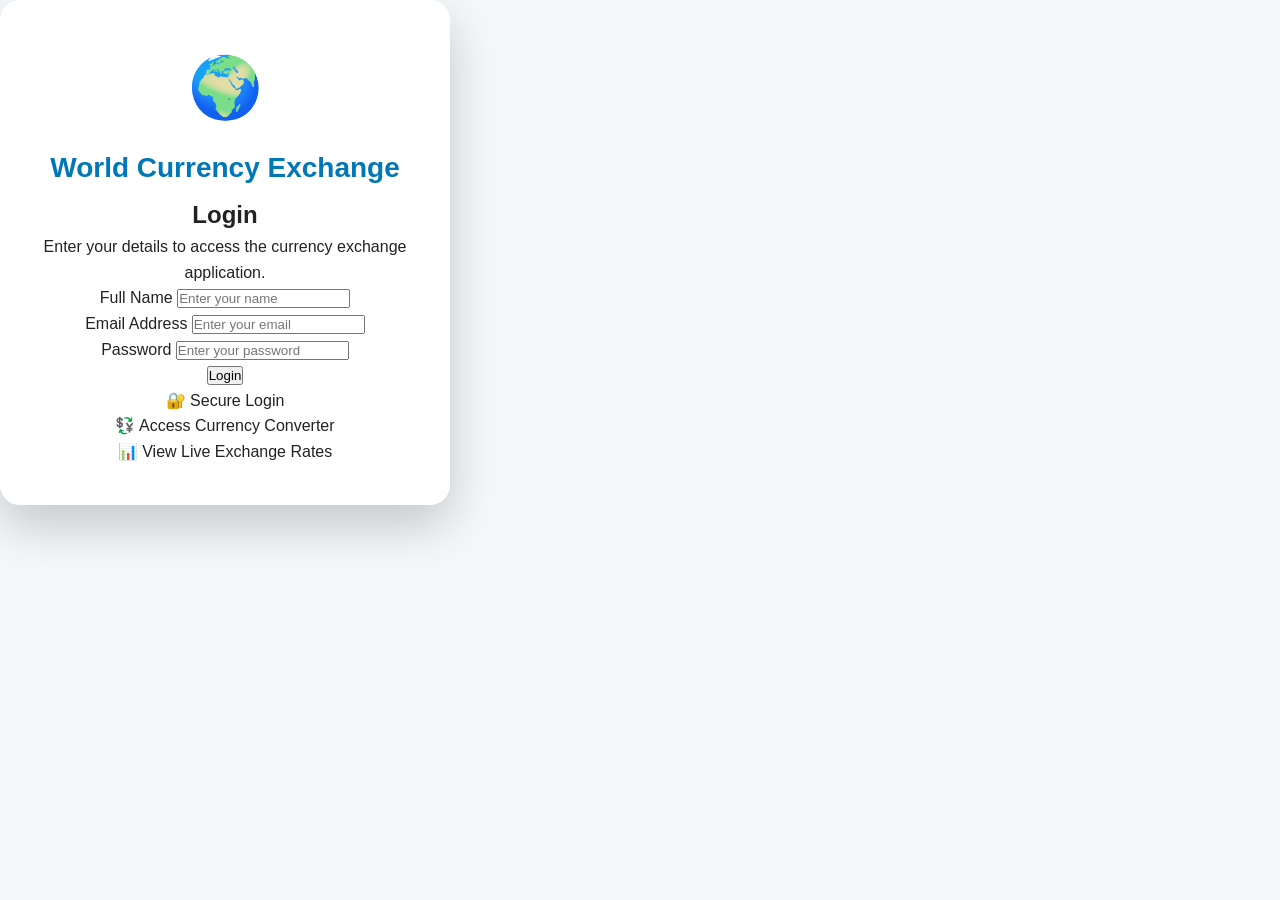
==== login.html @ 0e51356a "main" ====
<!DOCTYPE html>
<html lang="en">

<head>

    <meta charset="UTF-8">

    <meta name="viewport"
          content="width=device-width, initial-scale=1.0">

    <title>Login - World Currency Exchange</title>

    <link rel="stylesheet" href="style.css">

</head>

<body class="login-page">

    <div class="login-container">

        <div class="login-card">

            <div class="login-logo">
                🌍
            </div>

            <h1>
                World Currency Exchange
            </h1>

            <h2>
                Login
            </h2>

            <p class="login-description">
                Enter your details to access the currency exchange application.
            </p>


            <form id="loginForm">

                <!-- NAME -->

                <div class="form-group">

                    <label for="loginName">
                        Full Name
                    </label>

                    <input
                        type="text"
                        id="loginName"
                        placeholder="Enter your name"
                        required
                    >

                </div>


                <!-- EMAIL -->

                <div class="form-group">

                    <label for="loginEmail">
                        Email Address
                    </label>

                    <input
                        type="email"
                        id="loginEmail"
                        placeholder="Enter your email"
                        required
                    >

                </div>


                <!-- PASSWORD -->

                <div class="form-group">

                    <label for="loginPassword">
                        Password
                    </label>

                    <input
                        type="password"
                        id="loginPassword"
                        placeholder="Enter your password"
                        minlength="6"
                        required
                    >

                </div>


                <!-- LOGIN BUTTON -->

                <button
                    type="submit"
                    class="login-button"
                >
                    Login
                </button>

            </form>


            <p id="loginMessage"
               class="login-message">
            </p>


            <div class="login-info">

                <p>
                    🔐 Secure Login
                </p>

                <p>
                    💱 Access Currency Converter
                </p>

                <p>
                    📊 View Live Exchange Rates
                </p>

            </div>

        </div>

    </div>


    <script src="script.js"></script>

</body>

</html>
---- style.css ----
/* =====================================================
   RESET
===================================================== */

* {
    margin: 0;
    padding: 0;
    box-sizing: border-box;
}


html {
    scroll-behavior: smooth;
}


body {
    font-family:
        Arial,
        Helvetica,
        sans-serif;

    background: #f4f8fb;

    color: #222;

    line-height: 1.6;
}


/* =====================================================
   COMMON
===================================================== */

.hidden {
    display: none !important;
}


.page {
    min-height: 100vh;

    display: flex;

    align-items: center;

    justify-content: center;

    padding: 20px;

    background:
        linear-gradient(
            135deg,
            #0077b6,
            #00b4d8,
            #90e0ef
        );
}


/* =====================================================
   LOGIN
===================================================== */

.login-container {
    width: 100%;

    max-width: 450px;

    background: white;

    padding: 40px;

    border-radius: 20px;

    box-shadow:
        0 20px 50px
        rgba(0, 0, 0, 0.20);

    text-align: center;
}


.login-logo {
    font-size: 60px;

    margin-bottom: 10px;
}


.login-container h1 {
    color: #0077b6;

    font-size: 28px;

    margin-bottom: 5px;
}


.login-subtitle {
    color: #777;

    margin-bottom: 30px;
}


.input-group {
    text-align: left;

    margin-bottom: 18px;
}


.input-group label {
    display: block;

    font-weight: bold;

    margin-bottom: 7px;
}


.input-group input {
    width: 100%;

    padding: 14px;

    border: 1px solid #ccd6dd;

    border-radius: 8px;

    font-size: 16px;

    outline: none;
}


.input-group input:focus {
    border-color: #0077b6;

    box-shadow:
        0 0 5px
        rgba(0,119,182,0.2);
}


.primary-btn {
    width: 100%;

    border: none;

    padding: 14px;

    border-radius: 8px;

    background:
        linear-gradient(
            90deg,
            #0077b6,
            #0096c7
        );

    color: white;

    font-size: 17px;

    font-weight: bold;

    cursor: pointer;
}


.primary-btn:hover {
    opacity: 0.9;
}


.register-text {
    margin-top: 20px;

    color: #666;
}


.link-button {
    border: none;

    background: none;

    color: #0077b6;

    font-weight: bold;

    cursor: pointer;

    font-size: 15px;
}


.form-message {
    margin-top: 15px;

    font-weight: bold;
}


/* =====================================================
   HEADER
===================================================== */

.header {
    position: sticky;

    top: 0;

    z-index: 1000;

    background:
        linear-gradient(
            90deg,
            #0077b6,
            #0096c7,
            #00b4d8
        );

    color: white;

    padding:
        16px
        6%;

    display: flex;

    justify-content: space-between;

    align-items: center;

    box-shadow:
        0 3px 15px
        rgba(0,0,0,0.15);
}


.logo {
    font-size: 22px;

    font-weight: bold;
}


nav {
    display: flex;

    align-items: center;

    gap: 20px;

    flex-wrap: wrap;
}


nav a {
    color: white;

    text-decoration: none;

    font-weight: bold;

    font-size: 14px;
}


nav a:hover {
    color: #ffe066;
}


.logout-btn {
    border: 1px solid white;

    background: transparent;

    color: white;

    padding:
        8px
        15px;

    border-radius: 20px;

    cursor: pointer;

    font-weight: bold;
}


.logout-btn:hover {
    background: white;

    color: #0077b6;
}


/* =====================================================
   HERO
===================================================== */

.hero {
    min-height: 620px;

    display: flex;

    align-items: center;

    justify-content: center;

    text-align: center;

    padding: 60px 20px;

    background:
        linear-gradient(
            135deg,
            #caf0f8,
            #ffffff,
            #ade8f4
        );
}


.hero-content {
    max-width: 850px;
}


.welcome {
    color: #0077b6;

    font-weight: bold;

    font-size: 18px;

    margin-bottom: 15px;
}


.hero h1 {
    font-size: 55px;

    line-height: 1.15;

    color: #023047;

    margin-bottom: 20px;
}


.hero p:not(.welcome) {
    color: #555;

    font-size: 18px;

    max-width: 650px;

    margin:
        0
        auto
        30px;
}


.hero-btn {
    display: inline-block;

    text-decoration: none;

    padding:
        14px
        28px;

    border-radius: 8px;

    background: #0077b6;

    color: white;

    font-weight: bold;
}


.hero-btn:hover {
    background: #023e8a;
}


/* =====================================================
   SECTIONS
===================================================== */

.section {
    padding:
        80px
        7%;
}


.section-title {
    text-align: center;

    margin-bottom: 40px;
}


.section-title h2 {
    color: #0077b6;

    font-size: 38px;

    margin-bottom: 10px;
}


.section-title p {
    color: #666;
}


/* =====================================================
   CONVERTER
===================================================== */

.converter-box {
    max-width: 900px;

    margin: auto;

    background: white;

    padding: 35px;

    border-radius: 20px;

    box-shadow:
        0 10px 35px
        rgba(0,0,0,0.10);
}


.amount-box label,
.currency-box label {
    display: block;

    font-weight: bold;

    margin-bottom: 8px;
}


.amount-box input {
    width: 100%;

    padding: 15px;

    border: 1px solid #ccd6dd;

    border-radius: 8px;

    font-size: 18px;

    outline: none;
}


.currency-row {
    display: grid;

    grid-template-columns:
        1fr
        60px
        1fr;

    gap: 20px;

    align-items: end;

    margin-top: 25px;
}


.currency-box select {
    width: 100%;

    padding: 14px 10px;

    border: 1px solid #ccd6dd;

    border-radius: 8px;

    font-size: 15px;

    background: white;

    cursor: pointer;
}


.select-wrapper {
    display: flex;

    align-items: center;

    gap: 8px;
}


.flag {
    font-size: 28px;
}


.swap-btn {
    width: 55px;

    height: 55px;

    border-radius: 50%;

    border: none;

    background: #caf0f8;

    color: #0077b6;

    font-size: 27px;

    cursor: pointer;
}


.swap-btn:hover {
    background: #90e0ef;
}


.convert-btn {
    width: 100%;

    margin-top: 30px;

    padding: 16px;

    border: none;

    border-radius: 8px;

    background:
        linear-gradient(
            90deg,
            #0077b6,
            #0096c7
        );

    color: white;

    font-size: 17px;

    font-weight: bold;

    cursor: pointer;
}


.convert-btn:hover {
    opacity: 0.9;
}


.conversion-result {
    margin-top: 25px;
}


.result-placeholder {
    text-align: center;

    color: #777;
}


.result-card {
    background: #e8f7fc;

    border-left:
        5px solid
        #0077b6;

    padding: 25px;

    border-radius: 10px;

    text-align: center;
}


.result-card .main-result {
    font-size: 32px;

    color: #0077b6;

    font-weight: bold;

    margin: 10px 0;
}


.result-card .rate-text {
    color: #555;
}


/* =====================================================
   RATES
===================================================== */

.rates-section {
    background: #eef9fc;
}


.rates-grid {
    max-width: 1100px;

    margin: auto;

    display: grid;

    grid-template-columns:
        repeat(3, 1fr);

    gap: 20px;
}


.rate-card {
    background: white;

    padding: 25px;

    border-radius: 15px;

    box-shadow:
        0 5px 20px
        rgba(0,0,0,0.08);

    text-align: center;
}


.rate-card .rate-flag {
    font-size: 35px;
}


.rate-card h3 {
    color: #0077b6;

    margin: 8px 0;
}


.rate-card p {
    color: #555;
}


.rate-value {
    font-size: 22px;

    font-weight: bold;

    color: #023047;
}


.rates-status {
    text-align: center;

    margin-top: 25px;

    color: #666;
}


/* =====================================================
   ABOUT
===================================================== */

.about-content {
    max-width: 1100px;

    margin: auto;

    display: grid;

    grid-template-columns:
        repeat(3, 1fr);

    gap: 25px;
}


.about-card {
    background: white;

    padding: 30px;

    text-align: center;

    border-radius: 15px;

    box-shadow:
        0 8px 25px
        rgba(0,0,0,0.08);
}


.about-icon {
    font-size: 45px;

    margin-bottom: 15px;
}


.about-card h3 {
    color: #0077b6;

    margin-bottom: 10px;
}


.about-card p {
    color: #666;
}


/* =====================================================
   CONTACT
===================================================== */

.contact-section {
    background:
        linear-gradient(
            135deg,
            #ffffff,
            #edfaff
        );
}


.contact-cards {
    max-width: 1100px;

    margin:
        0
        auto
        40px;

    display: grid;

    grid-template-columns:
        repeat(3, 1fr);

    gap: 25px;
}


.contact-card {
    background: white;

    padding: 28px;

    text-align: center;

    border-radius: 15px;

    box-shadow:
        0 8px 25px
        rgba(0,0,0,0.08);
}


.contact-icon {
    font-size: 38px;

    margin-bottom: 10px;
}


.contact-card h3 {
    color: #0077b6;

    margin-bottom: 8px;
}


.contact-card p {
    color: #555;

    word-break: break-word;
}


.contact-form-box {
    max-width: 850px;

    margin: auto;

    background: white;

    padding: 35px;

    border-radius: 18px;

    box-shadow:
        0 10px 35px
        rgba(0,0,0,0.10);
}


.contact-form-box h3 {
    text-align: center;

    color: #0077b6;

    font-size: 25px;

    margin-bottom: 25px;
}


.contact-form-box label {
    display: block;

    font-weight: bold;

    margin:
        17px
        0
        7px;
}


.contact-form-box input,
.contact-form-box textarea {
    width: 100%;

    padding: 14px;

    border:
        1px solid
        #ccd6dd;

    border-radius: 8px;

    font-size: 16px;

    font-family: inherit;

    outline: none;
}


.contact-form-box input:focus,
.contact-form-box textarea:focus {
    border-color: #0077b6;
}


.contact-form-box textarea {
    resize: vertical;
}


.send-message-btn {
    width: 100%;

    padding: 16px;

    margin-top: 25px;

    border: none;

    border-radius: 8px;

    background:
        linear-gradient(
            90deg,
            #0077b6,
            #0096c7
        );

    color: white;

    font-size: 17px;

    font-weight: bold;

    cursor: pointer;
}


.send-message-btn:hover {
    opacity: 0.9;
}


.send-message-btn:disabled {
    opacity: 0.6;

    cursor: not-allowed;
}


/* CONTACT RESULT */

.contact-result {
    margin-top: 20px;
}


.contact-success {
    padding: 20px;

    background: #e8f8ed;

    border:
        1px solid
        #67b978;

    border-radius: 10px;

    color: #176b2c;

    line-height: 1.8;
}


.contact-success h4 {
    font-size: 20px;

    margin-bottom: 10px;
}


/* =====================================================
   FOOTER
===================================================== */

.footer {
    background: #023047;

    color: white;

    padding: 35px 20px;

    text-align: center;
}


.footer h3 {
    margin-bottom: 5px;
}


.footer p {
    color: #d9edf5;

    margin-top: 8px;
}


/* =====================================================
   MOBILE
===================================================== */

@media (max-width: 900px) {

    .header {
        flex-direction: column;

        gap: 15px;
    }


    .rates-grid,
    .about-content,
    .contact-cards {
        grid-template-columns: 1fr 1fr;
    }


    .hero h1 {
        font-size: 43px;
    }

}


@media (max-width: 600px) {

    .section {
        padding:
            55px
            18px;
    }


    nav {
        justify-content: center;

        gap: 12px;
    }


    nav a {
        font-size: 13px;
    }


    .logo {
        font-size: 19px;
    }


    .hero {
        min-height: 500px;
    }


    .hero h1 {
        font-size: 34px;
    }


    .hero p:not(.welcome) {
        font-size: 16px;
    }


    .section-title h2 {
        font-size: 30px;
    }


    .currency-row {
        grid-template-columns: 1fr;

        gap: 15px;
    }


    .swap-btn {
        margin: auto;

        transform: rotate(90deg);
    }


    .rates-grid,
    .about-content,
    .contact-cards {
        grid-template-columns: 1fr;
    }


    .converter-box,
    .contact-form-box {
        padding: 22px 18px;
    }


    .login-container {
        padding: 28px 20px;
    }

}
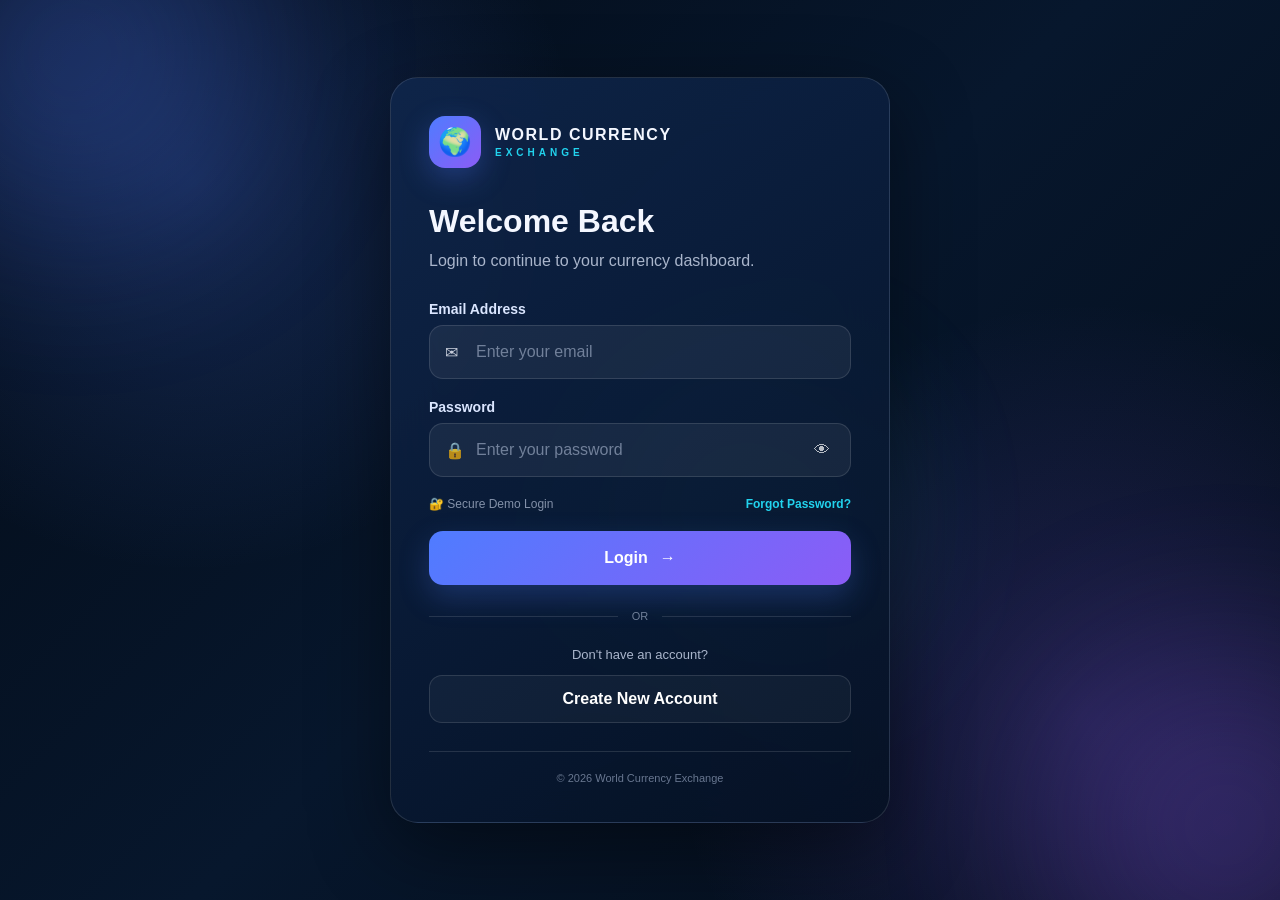
==== commit 3b0a1ec5: "Update WorldFX currency exchange website" ====
--- a/login.html
+++ b/login.html
@@ -1,139 +1,131 @@
 <!DOCTYPE html>
 <html lang="en">
+<head>
+    <meta charset="UTF-8">
+    <meta name="viewport" content="width=device-width, initial-scale=1.0">
 
-<head>
-
-    <meta charset="UTF-8">
-
-    <meta name="viewport"
-          content="width=device-width, initial-scale=1.0">
-
-    <title>Login - World Currency Exchange</title>
+    <title>Login | World Currency Exchange</title>
 
     <link rel="stylesheet" href="style.css">
-
 </head>
 
-<body class="login-page">
+<body class="auth-page">
 
-    <div class="login-container">
+    <div class="background-effects">
+        <span class="glow glow-one"></span>
+        <span class="glow glow-two"></span>
+        <span class="glow glow-three"></span>
+    </div>
 
-        <div class="login-card">
+    <main class="auth-container">
 
-            <div class="login-logo">
-                🌍
+        <section class="auth-card">
+
+            <div class="brand">
+                <div class="brand-icon">🌍</div>
+
+                <div>
+                    <h1>WORLD CURRENCY</h1>
+                    <span>EXCHANGE</span>
+                </div>
             </div>
 
-            <h1>
-                World Currency Exchange
-            </h1>
+            <div class="auth-heading">
+                <h2>Welcome Back</h2>
+                <p>Login to continue to your currency dashboard.</p>
+            </div>
 
-            <h2>
-                Login
-            </h2>
-
-            <p class="login-description">
-                Enter your details to access the currency exchange application.
-            </p>
-
-
-            <form id="loginForm">
-
-                <!-- NAME -->
+            <form id="loginForm" autocomplete="off" novalidate>
 
                 <div class="form-group">
 
-                    <label for="loginName">
-                        Full Name
-                    </label>
+                    <label for="loginEmail">Email Address</label>
 
-                    <input
-                        type="text"
-                        id="loginName"
-                        placeholder="Enter your name"
-                        required
-                    >
+                    <div class="input-wrapper">
+                        <span class="input-icon">✉</span>
+
+                        <input
+                            type="email"
+                            id="loginEmail"
+                            name="loginEmail"
+                            placeholder="Enter your email"
+                            autocomplete="off"
+                            value=""
+                            required
+                        >
+                    </div>
 
                 </div>
 
-
-                <!-- EMAIL -->
-
                 <div class="form-group">
 
-                    <label for="loginEmail">
-                        Email Address
-                    </label>
+                    <label for="loginPassword">Password</label>
 
-                    <input
-                        type="email"
-                        id="loginEmail"
-                        placeholder="Enter your email"
-                        required
-                    >
+                    <div class="input-wrapper">
+
+                        <span class="input-icon">🔒</span>
+
+                        <input
+                            type="password"
+                            id="loginPassword"
+                            name="loginPassword"
+                            placeholder="Enter your password"
+                            autocomplete="new-password"
+                            value=""
+                            required
+                        >
+
+                        <button
+                            type="button"
+                            class="password-toggle"
+                            data-target="loginPassword"
+                            aria-label="Show password"
+                        >
+                            👁
+                        </button>
+
+                    </div>
 
                 </div>
 
+                <div class="login-extra">
+                    <span>🔐 Secure Demo Login</span>
 
-                <!-- PASSWORD -->
-
-                <div class="form-group">
-
-                    <label for="loginPassword">
-                        Password
-                    </label>
-
-                    <input
-                        type="password"
-                        id="loginPassword"
-                        placeholder="Enter your password"
-                        minlength="6"
-                        required
-                    >
-
+                    <a href="forgot.html">
+                        Forgot Password?
+                    </a>
                 </div>
 
+                <div id="loginMessage" class="form-message"></div>
 
-                <!-- LOGIN BUTTON -->
-
-                <button
-                    type="submit"
-                    class="login-button"
-                >
-                    Login
+                <button type="submit" class="primary-button">
+                    <span>Login</span>
+                    <span>→</span>
                 </button>
 
             </form>
 
-
-            <p id="loginMessage"
-               class="login-message">
-            </p>
-
-
-            <div class="login-info">
-
-                <p>
-                    🔐 Secure Login
-                </p>
-
-                <p>
-                    💱 Access Currency Converter
-                </p>
-
-                <p>
-                    📊 View Live Exchange Rates
-                </p>
-
+            <div class="auth-divider">
+                <span>OR</span>
             </div>
 
-        </div>
+            <div class="register-box">
+                <p>Don't have an account?</p>
 
-    </div>
+                <a href="register.html" class="secondary-button">
+                    Create New Account
+                </a>
+            </div>
 
+            <footer class="auth-footer">
+                © 2026 World Currency Exchange
+            </footer>
+
+        </section>
+
+    </main>
 
     <script src="script.js"></script>
 
 </body>
-
 </html>
--- a/style.css
+++ b/style.css
@@ -1,6 +1,37 @@
-/* =====================================================
+/* =========================================
+   WORLD CURRENCY EXCHANGE
+   PREMIUM RESPONSIVE STYLESHEET
+========================================= */
+
+:root {
+    --bg-dark: #06101f;
+    --bg-card: rgba(11, 29, 60, 0.72);
+    --bg-input: rgba(255, 255, 255, 0.06);
+
+    --primary: #4f7cff;
+    --primary-dark: #315bdc;
+    --cyan: #22d3ee;
+    --purple: #8b5cf6;
+
+    --white: #ffffff;
+    --text: #f4f7ff;
+    --muted: #aab6cc;
+
+    --border: rgba(255, 255, 255, 0.12);
+
+    --success: #22c55e;
+    --danger: #ef4444;
+
+    --shadow:
+        0 25px 80px rgba(0, 0, 0, 0.45);
+
+    --radius: 22px;
+}
+
+
+/* =========================================
    RESET
-===================================================== */
+========================================= */
 
 * {
     margin: 0;
@@ -8,630 +39,994 @@
     box-sizing: border-box;
 }
 
-
 html {
     scroll-behavior: smooth;
 }
 
-
 body {
     font-family:
+        Inter,
+        Segoe UI,
         Arial,
-        Helvetica,
         sans-serif;
 
-    background: #f4f8fb;
-
-    color: #222;
-
-    line-height: 1.6;
-}
-
-
-/* =====================================================
-   COMMON
-===================================================== */
-
-.hidden {
-    display: none !important;
-}
-
-
-.page {
+    color: var(--text);
+    background: var(--bg-dark);
+}
+
+a {
+    color: inherit;
+    text-decoration: none;
+}
+
+button,
+input,
+select {
+    font: inherit;
+}
+
+
+/* =========================================
+   AUTH PAGE
+========================================= */
+
+.auth-page {
     min-height: 100vh;
 
     display: flex;
-
-    align-items: center;
-
+    align-items: center;
     justify-content: center;
 
-    padding: 20px;
-
-    background:
+    padding: 30px 18px;
+
+    overflow-x: hidden;
+
+    background:
+        radial-gradient(
+            circle at 15% 20%,
+            rgba(79, 124, 255, 0.22),
+            transparent 30%
+        ),
+        radial-gradient(
+            circle at 85% 80%,
+            rgba(139, 92, 246, 0.20),
+            transparent 32%
+        ),
         linear-gradient(
             135deg,
-            #0077b6,
-            #00b4d8,
-            #90e0ef
+            #030b16,
+            #07172d 50%,
+            #040c18
         );
 }
 
 
-/* =====================================================
-   LOGIN
-===================================================== */
-
-.login-container {
+/* =========================================
+   BACKGROUND EFFECTS
+========================================= */
+
+.background-effects {
+    position: fixed;
+    inset: 0;
+
+    pointer-events: none;
+
+    overflow: hidden;
+
+    z-index: 0;
+}
+
+.glow {
+    position: absolute;
+
+    width: 350px;
+    height: 350px;
+
+    border-radius: 50%;
+
+    filter: blur(90px);
+
+    opacity: 0.25;
+
+    animation: floatGlow 10s ease-in-out infinite alternate;
+}
+
+.glow-one {
+    top: -120px;
+    left: -100px;
+    background: var(--primary);
+}
+
+.glow-two {
+    right: -120px;
+    bottom: -100px;
+    background: var(--purple);
+    animation-delay: 2s;
+}
+
+.glow-three {
+    top: 45%;
+    left: 50%;
+    background: var(--cyan);
+    width: 220px;
+    height: 220px;
+    animation-delay: 4s;
+}
+
+@keyframes floatGlow {
+    from {
+        transform: translate(0, 0);
+    }
+
+    to {
+        transform: translate(35px, -25px);
+    }
+}
+
+
+/* =========================================
+   AUTH CONTAINER
+========================================= */
+
+.auth-container {
     width: 100%;
-
-    max-width: 450px;
-
-    background: white;
-
-    padding: 40px;
-
-    border-radius: 20px;
+    max-width: 500px;
+
+    position: relative;
+    z-index: 2;
+}
+
+.auth-card {
+    padding: 38px;
+
+    border: 1px solid var(--border);
+
+    border-radius: 28px;
+
+    background:
+        linear-gradient(
+            145deg,
+            rgba(15, 38, 76, 0.88),
+            rgba(5, 17, 35, 0.88)
+        );
+
+    backdrop-filter: blur(25px);
+
+    box-shadow: var(--shadow);
+}
+
+
+/* =========================================
+   BRAND
+========================================= */
+
+.brand {
+    display: flex;
+    align-items: center;
+    gap: 14px;
+
+    margin-bottom: 35px;
+}
+
+.brand-icon {
+    width: 52px;
+    height: 52px;
+
+    display: flex;
+    align-items: center;
+    justify-content: center;
+
+    border-radius: 16px;
+
+    font-size: 27px;
+
+    background:
+        linear-gradient(
+            135deg,
+            var(--primary),
+            var(--purple)
+        );
 
     box-shadow:
-        0 20px 50px
-        rgba(0, 0, 0, 0.20);
-
+        0 10px 30px rgba(79, 124, 255, 0.3);
+}
+
+.brand h1 {
+    font-size: 16px;
+    letter-spacing: 1.5px;
+}
+
+.brand span {
+    display: block;
+
+    margin-top: 3px;
+
+    color: var(--cyan);
+
+    font-size: 10px;
+    font-weight: 700;
+
+    letter-spacing: 4px;
+}
+
+
+/* =========================================
+   AUTH HEADING
+========================================= */
+
+.auth-heading {
+    margin-bottom: 28px;
+}
+
+.auth-heading h2 {
+    font-size: 32px;
+
+    margin-bottom: 8px;
+}
+
+.auth-heading p {
+    color: var(--muted);
+
+    line-height: 1.6;
+}
+
+
+/* =========================================
+   FORMS
+========================================= */
+
+.form-group {
+    margin-bottom: 20px;
+}
+
+.form-group label {
+    display: block;
+
+    margin-bottom: 8px;
+
+    font-size: 14px;
+    font-weight: 600;
+
+    color: #dbe6ff;
+}
+
+.input-wrapper {
+    position: relative;
+}
+
+.input-icon {
+    position: absolute;
+
+    left: 16px;
+    top: 50%;
+
+    transform: translateY(-50%);
+
+    font-size: 16px;
+
+    opacity: 0.8;
+
+    pointer-events: none;
+}
+
+.input-wrapper input {
+    width: 100%;
+
+    height: 54px;
+
+    padding:
+        0 48px
+        0 46px;
+
+    color: var(--white);
+
+    border: 1px solid var(--border);
+
+    border-radius: 14px;
+
+    outline: none;
+
+    background: var(--bg-input);
+
+    transition:
+        border-color 0.25s ease,
+        box-shadow 0.25s ease,
+        background 0.25s ease;
+}
+
+.input-wrapper input::placeholder {
+    color: #71809a;
+}
+
+.input-wrapper input:focus {
+    border-color: var(--primary);
+
+    background:
+        rgba(79, 124, 255, 0.08);
+
+    box-shadow:
+        0 0 0 4px rgba(79, 124, 255, 0.10);
+}
+
+
+/* =========================================
+   REMOVE AUTOFILL VISUAL
+========================================= */
+
+.input-wrapper input:-webkit-autofill,
+.input-wrapper input:-webkit-autofill:hover,
+.input-wrapper input:-webkit-autofill:focus {
+    -webkit-text-fill-color: #ffffff;
+
+    transition:
+        background-color 9999s ease-in-out 0s;
+
+    box-shadow:
+        0 0 0 1000px #0b1d3c inset;
+}
+
+
+/* =========================================
+   PASSWORD TOGGLE
+========================================= */
+
+.password-toggle {
+    position: absolute;
+
+    right: 12px;
+    top: 50%;
+
+    transform: translateY(-50%);
+
+    width: 34px;
+    height: 34px;
+
+    border: 0;
+
+    border-radius: 9px;
+
+    color: var(--white);
+
+    background: transparent;
+
+    cursor: pointer;
+
+    opacity: 0.7;
+}
+
+.password-toggle:hover {
+    background: rgba(255, 255, 255, 0.08);
+    opacity: 1;
+}
+
+.password-hint {
+    display: block;
+
+    margin-top: 7px;
+
+    color: #7f8da5;
+
+    font-size: 11px;
+}
+
+
+/* =========================================
+   LOGIN EXTRA
+========================================= */
+
+.login-extra {
+    display: flex;
+    align-items: center;
+    justify-content: space-between;
+
+    margin: 4px 0 20px;
+
+    font-size: 12px;
+}
+
+.login-extra span {
+    color: #8391a9;
+}
+
+.login-extra a {
+    color: var(--cyan);
+    font-weight: 600;
+}
+
+.login-extra a:hover {
+    text-decoration: underline;
+}
+
+
+/* =========================================
+   TERMS
+========================================= */
+
+.terms-check {
+    display: flex;
+
+    align-items: flex-start;
+
+    gap: 10px;
+
+    margin: 12px 0 20px;
+
+    color: var(--muted);
+
+    font-size: 12px;
+
+    cursor: pointer;
+}
+
+.terms-check input {
+    margin-top: 2px;
+
+    accent-color: var(--primary);
+}
+
+
+/* =========================================
+   BUTTONS
+========================================= */
+
+.primary-button {
+    width: 100%;
+
+    min-height: 54px;
+
+    display: flex;
+    align-items: center;
+    justify-content: center;
+
+    gap: 12px;
+
+    border: 0;
+
+    border-radius: 14px;
+
+    color: var(--white);
+
+    font-weight: 700;
+
+    cursor: pointer;
+
+    background:
+        linear-gradient(
+            135deg,
+            var(--primary),
+            var(--purple)
+        );
+
+    box-shadow:
+        0 12px 30px rgba(79, 124, 255, 0.25);
+
+    transition:
+        transform 0.25s ease,
+        box-shadow 0.25s ease;
+}
+
+.primary-button:hover {
+    transform: translateY(-2px);
+
+    box-shadow:
+        0 18px 40px rgba(79, 124, 255, 0.35);
+}
+
+.primary-button:active {
+    transform: translateY(0);
+}
+
+
+/* =========================================
+   MESSAGES
+========================================= */
+
+.form-message {
+    display: none;
+
+    padding: 12px 14px;
+
+    margin-bottom: 15px;
+
+    border-radius: 12px;
+
+    font-size: 13px;
+    line-height: 1.5;
+}
+
+.form-message.success {
+    display: block;
+
+    color: #bbf7d0;
+
+    background:
+        rgba(34, 197, 94, 0.10);
+
+    border:
+        1px solid rgba(34, 197, 94, 0.25);
+}
+
+.form-message.error {
+    display: block;
+
+    color: #fecaca;
+
+    background:
+        rgba(239, 68, 68, 0.10);
+
+    border:
+        1px solid rgba(239, 68, 68, 0.25);
+}
+
+
+/* =========================================
+   DIVIDER
+========================================= */
+
+.auth-divider {
+    display: flex;
+    align-items: center;
+
+    gap: 14px;
+
+    margin: 25px 0;
+
+    color: #71809a;
+
+    font-size: 11px;
+}
+
+.auth-divider::before,
+.auth-divider::after {
+    content: "";
+
+    height: 1px;
+
+    flex: 1;
+
+    background: var(--border);
+}
+
+
+/* =========================================
+   REGISTER BOX
+========================================= */
+
+.register-box {
     text-align: center;
 }
 
-
-.login-logo {
-    font-size: 60px;
-
-    margin-bottom: 10px;
-}
-
-
-.login-container h1 {
-    color: #0077b6;
-
-    font-size: 28px;
-
-    margin-bottom: 5px;
-}
-
-
-.login-subtitle {
-    color: #777;
-
-    margin-bottom: 30px;
-}
-
-
-.input-group {
-    text-align: left;
-
-    margin-bottom: 18px;
-}
-
-
-.input-group label {
+.register-box p {
+    margin-bottom: 13px;
+
+    color: var(--muted);
+
+    font-size: 13px;
+}
+
+.secondary-button {
+    display: flex;
+
+    align-items: center;
+    justify-content: center;
+
+    min-height: 48px;
+
+    border: 1px solid var(--border);
+
+    border-radius: 13px;
+
+    color: var(--white);
+
+    font-weight: 600;
+
+    background:
+        rgba(255, 255, 255, 0.04);
+
+    transition: 0.25s ease;
+}
+
+.secondary-button:hover {
+    border-color: var(--primary);
+
+    background:
+        rgba(79, 124, 255, 0.10);
+}
+
+
+/* =========================================
+   BACK LOGIN
+========================================= */
+
+.back-login {
+    margin-top: 24px;
+
+    text-align: center;
+}
+
+.back-login a {
+    color: var(--cyan);
+
+    font-size: 13px;
+    font-weight: 600;
+}
+
+
+/* =========================================
+   AUTH FOOTER
+========================================= */
+
+.auth-footer {
+    margin-top: 28px;
+
+    padding-top: 20px;
+
+    border-top: 1px solid var(--border);
+
+    color: #687790;
+
+    text-align: center;
+
+    font-size: 11px;
+}
+
+
+/* =========================================
+   DASHBOARD HEADER
+========================================= */
+
+.main-header {
+    position: sticky;
+    top: 0;
+
+    z-index: 100;
+
+    border-bottom: 1px solid var(--border);
+
+    background:
+        rgba(4, 14, 28, 0.88);
+
+    backdrop-filter: blur(20px);
+}
+
+.navbar {
+    max-width: 1200px;
+
+    min-height: 76px;
+
+    margin: auto;
+
+    padding: 0 22px;
+
+    display: flex;
+    align-items: center;
+    justify-content: space-between;
+}
+
+.nav-brand {
+    display: flex;
+    align-items: center;
+
+    gap: 12px;
+}
+
+.nav-logo {
+    width: 42px;
+    height: 42px;
+
+    display: flex;
+    align-items: center;
+    justify-content: center;
+
+    border-radius: 12px;
+
+    background:
+        linear-gradient(
+            135deg,
+            var(--primary),
+            var(--purple)
+        );
+}
+
+.nav-brand strong {
     display: block;
 
-    font-weight: bold;
-
-    margin-bottom: 7px;
-}
-
-
-.input-group input {
-    width: 100%;
-
-    padding: 14px;
-
-    border: 1px solid #ccd6dd;
-
-    border-radius: 8px;
-
-    font-size: 16px;
-
-    outline: none;
-}
-
-
-.input-group input:focus {
-    border-color: #0077b6;
-
-    box-shadow:
-        0 0 5px
-        rgba(0,119,182,0.2);
-}
-
-
-.primary-btn {
-    width: 100%;
-
-    border: none;
-
-    padding: 14px;
-
-    border-radius: 8px;
+    font-size: 13px;
+
+    letter-spacing: 1px;
+}
+
+.nav-brand small {
+    display: block;
+
+    margin-top: 3px;
+
+    color: var(--cyan);
+
+    font-size: 8px;
+
+    letter-spacing: 3px;
+}
+
+.nav-menu {
+    display: flex;
+
+    align-items: center;
+
+    gap: 25px;
+}
+
+.nav-menu a {
+    color: #b8c4d9;
+
+    font-size: 13px;
+
+    transition: 0.25s ease;
+}
+
+.nav-menu a:hover {
+    color: var(--white);
+}
+
+.nav-logout {
+    padding: 10px 17px;
+
+    border: 1px solid rgba(239, 68, 68, 0.3);
+
+    border-radius: 10px;
+
+    color: #fecaca;
+
+    background:
+        rgba(239, 68, 68, 0.08);
+
+    cursor: pointer;
+}
+
+.nav-logout:hover {
+    background:
+        rgba(239, 68, 68, 0.16);
+}
+
+.menu-button {
+    display: none;
+
+    border: 0;
+
+    color: white;
+
+    background: transparent;
+
+    font-size: 24px;
+
+    cursor: pointer;
+}
+
+
+/* =========================================
+   HERO
+========================================= */
+
+.dashboard-hero {
+    max-width: 1200px;
+
+    min-height: 610px;
+
+    margin: auto;
+
+    padding: 90px 30px;
+
+    display: flex;
+    align-items: center;
+    justify-content: space-between;
+
+    gap: 50px;
+}
+
+.hero-content {
+    max-width: 650px;
+}
+
+.hero-badge {
+    display: inline-block;
+
+    padding: 8px 13px;
+
+    margin-bottom: 22px;
+
+    border: 1px solid rgba(34, 211, 238, 0.2);
+
+    border-radius: 30px;
+
+    color: var(--cyan);
+
+    background:
+        rgba(34, 211, 238, 0.06);
+
+    font-size: 10px;
+
+    font-weight: 700;
+
+    letter-spacing: 1.5px;
+}
+
+.hero-content h1 {
+    font-size: clamp(35px, 6vw, 62px);
+
+    line-height: 1.05;
+
+    margin-bottom: 12px;
+}
+
+.hero-content h1 span {
+    color: var(--cyan);
+}
+
+.hero-content h2 {
+    font-size: clamp(24px, 4vw, 40px);
+
+    margin-bottom: 20px;
 
     background:
         linear-gradient(
             90deg,
-            #0077b6,
-            #0096c7
+            var(--white),
+            #9cb5ff
         );
 
-    color: white;
-
-    font-size: 17px;
-
-    font-weight: bold;
-
-    cursor: pointer;
-}
-
-
-.primary-btn:hover {
-    opacity: 0.9;
-}
-
-
-.register-text {
-    margin-top: 20px;
-
-    color: #666;
-}
-
-
-.link-button {
-    border: none;
-
-    background: none;
-
-    color: #0077b6;
-
-    font-weight: bold;
-
-    cursor: pointer;
-
-    font-size: 15px;
-}
-
-
-.form-message {
-    margin-top: 15px;
-
-    font-weight: bold;
-}
-
-
-/* =====================================================
-   HEADER
-===================================================== */
-
-.header {
-    position: sticky;
-
-    top: 0;
-
-    z-index: 1000;
-
-    background:
-        linear-gradient(
-            90deg,
-            #0077b6,
-            #0096c7,
-            #00b4d8
-        );
-
-    color: white;
-
-    padding:
-        16px
-        6%;
-
-    display: flex;
-
-    justify-content: space-between;
-
-    align-items: center;
-
-    box-shadow:
-        0 3px 15px
-        rgba(0,0,0,0.15);
-}
-
-
-.logo {
-    font-size: 22px;
-
-    font-weight: bold;
-}
-
-
-nav {
-    display: flex;
-
-    align-items: center;
-
-    gap: 20px;
-
-    flex-wrap: wrap;
-}
-
-
-nav a {
-    color: white;
-
-    text-decoration: none;
-
-    font-weight: bold;
-
-    font-size: 14px;
-}
-
-
-nav a:hover {
-    color: #ffe066;
-}
-
-
-.logout-btn {
-    border: 1px solid white;
-
-    background: transparent;
-
-    color: white;
-
-    padding:
-        8px
-        15px;
-
-    border-radius: 20px;
-
-    cursor: pointer;
-
-    font-weight: bold;
-}
-
-
-.logout-btn:hover {
-    background: white;
-
-    color: #0077b6;
-}
-
-
-/* =====================================================
-   HERO
-===================================================== */
-
-.hero {
-    min-height: 620px;
-
-    display: flex;
-
-    align-items: center;
-
-    justify-content: center;
-
-    text-align: center;
-
-    padding: 60px 20px;
-
+    -webkit-background-clip: text;
+    -webkit-text-fill-color: transparent;
+}
+
+.hero-content p {
+    max-width: 600px;
+
+    color: var(--muted);
+
+    line-height: 1.8;
+}
+
+.hero-actions {
+    display: flex;
+
+    gap: 14px;
+
+    margin-top: 30px;
+}
+
+.hero-primary,
+.hero-secondary {
+    padding: 14px 22px;
+
+    border-radius: 12px;
+
+    font-size: 13px;
+
+    font-weight: 700;
+
+    transition: 0.25s ease;
+}
+
+.hero-primary {
     background:
         linear-gradient(
             135deg,
-            #caf0f8,
-            #ffffff,
-            #ade8f4
+            var(--primary),
+            var(--purple)
         );
 }
 
-
-.hero-content {
-    max-width: 850px;
-}
-
-
-.welcome {
-    color: #0077b6;
-
-    font-weight: bold;
-
-    font-size: 18px;
-
-    margin-bottom: 15px;
-}
-
-
-.hero h1 {
-    font-size: 55px;
-
-    line-height: 1.15;
-
-    color: #023047;
-
-    margin-bottom: 20px;
-}
-
-
-.hero p:not(.welcome) {
-    color: #555;
-
-    font-size: 18px;
-
-    max-width: 650px;
-
-    margin:
-        0
-        auto
-        30px;
-}
-
-
-.hero-btn {
-    display: inline-block;
-
-    text-decoration: none;
-
-    padding:
-        14px
-        28px;
-
-    border-radius: 8px;
-
-    background: #0077b6;
-
-    color: white;
-
-    font-weight: bold;
-}
-
-
-.hero-btn:hover {
-    background: #023e8a;
-}
-
-
-/* =====================================================
+.hero-secondary {
+    border: 1px solid var(--border);
+
+    background:
+        rgba(255, 255, 255, 0.04);
+}
+
+.hero-primary:hover,
+.hero-secondary:hover {
+    transform: translateY(-2px);
+}
+
+.hero-globe {
+    display: flex;
+    align-items: center;
+    justify-content: center;
+
+    min-width: 350px;
+}
+
+.globe-circle {
+    width: 280px;
+    height: 280px;
+
+    display: flex;
+    align-items: center;
+    justify-content: center;
+
+    border-radius: 50%;
+
+    font-size: 125px;
+
+    background:
+        radial-gradient(
+            circle,
+            rgba(79, 124, 255, 0.22),
+            rgba(139, 92, 246, 0.08),
+            transparent 70%
+        );
+
+    border: 1px solid rgba(79, 124, 255, 0.18);
+
+    box-shadow:
+        0 0 100px rgba(79, 124, 255, 0.15);
+
+    animation: globeFloat 5s ease-in-out infinite;
+}
+
+@keyframes globeFloat {
+    0%,
+    100% {
+        transform: translateY(0);
+    }
+
+    50% {
+        transform: translateY(-15px);
+    }
+}
+
+
+/* =========================================
    SECTIONS
-===================================================== */
-
-.section {
-    padding:
-        80px
-        7%;
-}
-
-
-.section-title {
+========================================= */
+
+.feature-section,
+.converter-section,
+.rates-section,
+.about-section,
+.contact-section {
+    max-width: 1200px;
+
+    margin: auto;
+
+    padding: 80px 30px;
+}
+
+.section-heading {
     text-align: center;
 
-    margin-bottom: 40px;
-}
-
-
-.section-title h2 {
-    color: #0077b6;
-
-    font-size: 38px;
-
-    margin-bottom: 10px;
-}
-
-
-.section-title p {
-    color: #666;
-}
-
-
-/* =====================================================
-   CONVERTER
-===================================================== */
-
-.converter-box {
-    max-width: 900px;
-
-    margin: auto;
-
-    background: white;
-
-    padding: 35px;
-
-    border-radius: 20px;
-
-    box-shadow:
-        0 10px 35px
-        rgba(0,0,0,0.10);
-}
-
-
-.amount-box label,
-.currency-box label {
-    display: block;
-
-    font-weight: bold;
-
-    margin-bottom: 8px;
-}
-
-
-.amount-box input {
-    width: 100%;
-
-    padding: 15px;
-
-    border: 1px solid #ccd6dd;
-
-    border-radius: 8px;
-
-    font-size: 18px;
-
-    outline: none;
-}
-
-
-.currency-row {
-    display: grid;
-
-    grid-template-columns:
-        1fr
-        60px
-        1fr;
-
-    gap: 20px;
-
-    align-items: end;
-
-    margin-top: 25px;
-}
-
-
-.currency-box select {
-    width: 100%;
-
-    padding: 14px 10px;
-
-    border: 1px solid #ccd6dd;
-
-    border-radius: 8px;
-
-    font-size: 15px;
-
-    background: white;
-
-    cursor: pointer;
-}
-
-
-.select-wrapper {
-    display: flex;
-
-    align-items: center;
-
-    gap: 8px;
-}
-
-
-.flag {
-    font-size: 28px;
-}
-
-
-.swap-btn {
-    width: 55px;
-
-    height: 55px;
-
-    border-radius: 50%;
-
-    border: none;
-
-    background: #caf0f8;
-
-    color: #0077b6;
-
-    font-size: 27px;
-
-    cursor: pointer;
-}
-
-
-.swap-btn:hover {
-    background: #90e0ef;
-}
-
-
-.convert-btn {
-    width: 100%;
-
-    margin-top: 30px;
-
-    padding: 16px;
-
-    border: none;
-
-    border-radius: 8px;
-
-    background:
-        linear-gradient(
-            90deg,
-            #0077b6,
-            #0096c7
-        );
-
-    color: white;
-
-    font-size: 17px;
-
-    font-weight: bold;
-
-    cursor: pointer;
-}
-
-
-.convert-btn:hover {
-    opacity: 0.9;
-}
-
-
-.conversion-result {
-    margin-top: 25px;
-}
-
-
-.result-placeholder {
-    text-align: center;
-
-    color: #777;
-}
-
-
-.result-card {
-    background: #e8f7fc;
-
-    border-left:
-        5px solid
-        #0077b6;
-
-    padding: 25px;
-
-    border-radius: 10px;
-
-    text-align: center;
-}
-
-
-.result-card .main-result {
-    font-size: 32px;
-
-    color: #0077b6;
-
-    font-weight: bold;
-
-    margin: 10px 0;
-}
-
-
-.result-card .rate-text {
-    color: #555;
-}
-
-
-/* =====================================================
-   RATES
-===================================================== */
-
-.rates-section {
-    background: #eef9fc;
-}
-
-
-.rates-grid {
-    max-width: 1100px;
-
-    margin: auto;
-
+    margin-bottom: 45px;
+}
+
+.section-heading > span,
+.section-label {
+    color: var(--cyan);
+
+    font-size: 11px;
+
+    font-weight: 800;
+
+    letter-spacing: 2px;
+}
+
+.section-heading h2 {
+    margin-top: 10px;
+
+    font-size: clamp(28px, 4vw, 40px);
+}
+
+.section-heading p {
+    margin-top: 10px;
+
+    color: var(--muted);
+}
+
+
+/* =========================================
+   FEATURES
+========================================= */
+
+.feature-grid {
     display: grid;
 
     grid-template-columns:
@@ -640,447 +1035,808 @@
     gap: 20px;
 }
 
-
-.rate-card {
-    background: white;
-
-    padding: 25px;
+.feature-card {
+    padding: 30px;
+
+    border: 1px solid var(--border);
+
+    border-radius: var(--radius);
+
+    background:
+        var(--bg-card);
+
+    transition:
+        transform 0.3s ease,
+        border-color 0.3s ease;
+}
+
+.feature-card:hover {
+    transform: translateY(-6px);
+
+    border-color:
+        rgba(79, 124, 255, 0.4);
+}
+
+.feature-icon {
+    width: 54px;
+    height: 54px;
+
+    display: flex;
+    align-items: center;
+    justify-content: center;
+
+    margin-bottom: 20px;
 
     border-radius: 15px;
 
+    background:
+        rgba(79, 124, 255, 0.12);
+
+    font-size: 24px;
+}
+
+.feature-card h3 {
+    margin-bottom: 10px;
+}
+
+.feature-card p {
+    color: var(--muted);
+
+    line-height: 1.7;
+
+    font-size: 14px;
+}
+
+
+/* =========================================
+   CONVERTER
+========================================= */
+
+.converter-card {
+    padding: 35px;
+
+    border: 1px solid var(--border);
+
+    border-radius: 24px;
+
+    background:
+        var(--bg-card);
+
     box-shadow:
-        0 5px 20px
-        rgba(0,0,0,0.08);
+        var(--shadow);
+}
+
+.converter-grid {
+    display: grid;
+
+    grid-template-columns:
+        1fr 1fr 50px 1fr;
+
+    align-items: end;
+
+    gap: 18px;
+}
+
+.converter-field label {
+    display: block;
+
+    margin-bottom: 8px;
+
+    color: #dbe6ff;
+
+    font-size: 13px;
+
+    font-weight: 600;
+}
+
+.converter-field input,
+.converter-field select {
+    width: 100%;
+
+    height: 54px;
+
+    padding: 0 15px;
+
+    border: 1px solid var(--border);
+
+    border-radius: 13px;
+
+    outline: none;
+
+    color: var(--white);
+
+    background:
+        rgba(255, 255, 255, 0.05);
+}
+
+.converter-field select option {
+    color: #111827;
+
+    background: #ffffff;
+}
+
+.converter-field input:focus,
+.converter-field select:focus {
+    border-color: var(--primary);
+
+    box-shadow:
+        0 0 0 4px rgba(79, 124, 255, 0.1);
+}
+
+.swap-icon {
+    width: 46px;
+    height: 46px;
+
+    display: flex;
+    align-items: center;
+    justify-content: center;
+
+    border-radius: 50%;
+
+    color: var(--cyan);
+
+    background:
+        rgba(34, 211, 238, 0.08);
+
+    font-size: 22px;
+}
+
+.convert-button {
+    width: 100%;
+
+    min-height: 55px;
+
+    margin-top: 25px;
+
+    border: 0;
+
+    border-radius: 13px;
+
+    color: white;
+
+    font-weight: 700;
+
+    cursor: pointer;
+
+    background:
+        linear-gradient(
+            135deg,
+            var(--primary),
+            var(--purple)
+        );
+
+    transition: 0.25s ease;
+}
+
+.convert-button:hover {
+    transform: translateY(-2px);
+}
+
+.conversion-result {
+    min-height: 75px;
+
+    display: flex;
+    align-items: center;
+    justify-content: center;
+
+    margin-top: 18px;
+
+    padding: 15px;
+
+    border-radius: 14px;
+
+    color: #dce8ff;
 
     text-align: center;
-}
-
-
-.rate-card .rate-flag {
-    font-size: 35px;
-}
-
-
-.rate-card h3 {
-    color: #0077b6;
-
-    margin: 8px 0;
-}
-
-
-.rate-card p {
-    color: #555;
-}
-
-
-.rate-value {
-    font-size: 22px;
-
-    font-weight: bold;
-
-    color: #023047;
-}
-
-
-.rates-status {
-    text-align: center;
-
-    margin-top: 25px;
-
-    color: #666;
-}
-
-
-/* =====================================================
-   ABOUT
-===================================================== */
-
-.about-content {
-    max-width: 1100px;
-
-    margin: auto;
-
+
+    background:
+        rgba(255, 255, 255, 0.04);
+}
+
+
+/* =========================================
+   RATES
+========================================= */
+
+.rates-grid {
     display: grid;
 
     grid-template-columns:
         repeat(3, 1fr);
 
+    gap: 18px;
+}
+
+.rate-card {
+    padding: 25px;
+
+    border: 1px solid var(--border);
+
+    border-radius: 18px;
+
+    background:
+        rgba(255, 255, 255, 0.035);
+}
+
+.rate-card strong {
+    display: block;
+
+    color: var(--cyan);
+
+    font-size: 20px;
+
+    margin-bottom: 8px;
+}
+
+.rate-card span {
+    display: block;
+
+    color: var(--muted);
+
+    font-size: 12px;
+}
+
+.rate-card b {
+    display: block;
+
+    margin-top: 12px;
+
+    font-size: 18px;
+}
+
+
+/* =========================================
+   ABOUT
+========================================= */
+
+.about-section {
+    max-width: none;
+
+    padding-left: max(30px, calc((100vw - 1140px) / 2));
+    padding-right: max(30px, calc((100vw - 1140px) / 2));
+
+    background:
+        rgba(255, 255, 255, 0.025);
+}
+
+.about-content {
+    display: grid;
+
+    grid-template-columns:
+        1fr 1fr;
+
+    gap: 70px;
+
+    align-items: center;
+}
+
+.about-content h2 {
+    margin-top: 12px;
+
+    font-size: clamp(28px, 4vw, 42px);
+
+    line-height: 1.2;
+}
+
+.about-content p {
+    color: var(--muted);
+
+    line-height: 1.9;
+}
+
+
+/* =========================================
+   CONTACT
+========================================= */
+
+.contact-card {
+    display: grid;
+
+    grid-template-columns:
+        repeat(3, 1fr);
+
+    gap: 18px;
+}
+
+.contact-card > div {
+    padding: 25px;
+
+    display: flex;
+
+    flex-direction: column;
+
+    gap: 8px;
+
+    border: 1px solid var(--border);
+
+    border-radius: 18px;
+
+    background:
+        rgba(255, 255, 255, 0.035);
+}
+
+.contact-card strong {
+    font-size: 15px;
+}
+
+.contact-card span {
+    color: var(--muted);
+
+    font-size: 13px;
+}
+
+
+/* =========================================
+   FOOTER
+========================================= */
+
+.main-footer {
+    max-width: 1200px;
+
+    margin: auto;
+
+    padding: 35px 30px;
+
+    display: flex;
+    justify-content: space-between;
+
+    gap: 20px;
+
+    border-top: 1px solid var(--border);
+
+    color: #71809a;
+
+    font-size: 12px;
+}
+
+.main-footer strong {
+    color: white;
+}
+
+.main-footer p {
+    margin-top: 6px;
+}
+
+
+/* =========================================
+   RESPONSIVE
+========================================= */
+
+@media (max-width: 900px) {
+
+    .dashboard-hero {
+        flex-direction: column;
+
+        text-align: center;
+
+        padding-top: 70px;
+    }
+
+    .hero-content {
+        max-width: 750px;
+    }
+
+    .hero-actions {
+        justify-content: center;
+    }
+
+    .hero-globe {
+        min-width: auto;
+    }
+
+    .feature-grid,
+    .rates-grid,
+    .contact-card {
+        grid-template-columns:
+            repeat(2, 1fr);
+    }
+
+    .converter-grid {
+        grid-template-columns:
+            1fr 1fr;
+    }
+
+    .swap-icon {
+        display: none;
+    }
+
+    .about-content {
+        grid-template-columns: 1fr;
+
+        gap: 30px;
+    }
+}
+
+
+@media (max-width: 700px) {
+
+    .auth-card {
+        padding: 28px 22px;
+    }
+
+    .auth-heading h2 {
+        font-size: 28px;
+    }
+
+    .navbar {
+        position: relative;
+    }
+
+    .menu-button {
+        display: block;
+    }
+
+    .nav-menu {
+        position: absolute;
+
+        top: 76px;
+        left: 15px;
+        right: 15px;
+
+        display: none;
+
+        flex-direction: column;
+
+        align-items: stretch;
+
+        gap: 0;
+
+        padding: 12px;
+
+        border: 1px solid var(--border);
+
+        border-radius: 16px;
+
+        background:
+            rgba(5, 17, 35, 0.97);
+
+        box-shadow: var(--shadow);
+    }
+
+    .nav-menu.active {
+        display: flex;
+    }
+
+    .nav-menu a,
+    .nav-logout {
+        width: 100%;
+
+        padding: 13px;
+
+        text-align: center;
+    }
+
+    .feature-grid,
+    .rates-grid,
+    .contact-card {
+        grid-template-columns: 1fr;
+    }
+
+    .converter-grid {
+        grid-template-columns: 1fr;
+    }
+
+    .hero-globe {
+        margin-top: 20px;
+    }
+
+    .globe-circle {
+        width: 210px;
+        height: 210px;
+
+        font-size: 90px;
+    }
+
+    .hero-actions {
+        flex-direction: column;
+    }
+
+    .hero-primary,
+    .hero-secondary {
+        text-align: center;
+    }
+
+    .main-footer {
+        flex-direction: column;
+
+        text-align: center;
+    }
+}
+
+
+@media (max-width: 450px) {
+
+    .auth-page {
+        padding: 15px;
+    }
+
+    .auth-card {
+        padding: 24px 18px;
+
+        border-radius: 22px;
+    }
+
+    .brand {
+        margin-bottom: 25px;
+    }
+
+    .brand h1 {
+        font-size: 13px;
+    }
+
+    .brand-icon {
+        width: 45px;
+        height: 45px;
+    }
+
+    .dashboard-hero,
+    .feature-section,
+    .converter-section,
+    .rates-section,
+    .about-section,
+    .contact-section {
+        padding-left: 20px;
+        padding-right: 20px;
+    }
+}
+/* =========================================
+   CONTACT US
+========================================= */
+
+.contact-section {
+    max-width: 1200px;
+    margin: auto;
+    padding: 90px 30px;
+}
+
+.contact-wrapper {
+    display: grid;
+    grid-template-columns: 0.9fr 1.1fr;
     gap: 25px;
-}
-
-
-.about-card {
-    background: white;
-
-    padding: 30px;
-
-    text-align: center;
-
-    border-radius: 15px;
+    align-items: stretch;
+}
+
+
+/* Contact Information */
+
+.contact-information {
+    padding: 38px;
+
+    border: 1px solid var(--border);
+
+    border-radius: 24px;
+
+    background:
+        linear-gradient(
+            145deg,
+            rgba(15, 38, 76, 0.82),
+            rgba(5, 17, 35, 0.82)
+        );
+}
+
+.contact-information h3 {
+    font-size: 28px;
+    margin-bottom: 12px;
+}
+
+.contact-information > p {
+    color: var(--muted);
+    line-height: 1.7;
+    margin-bottom: 30px;
+}
+
+
+.contact-info-item {
+    display: flex;
+    align-items: center;
+
+    gap: 15px;
+
+    padding: 16px 0;
+
+    border-bottom: 1px solid var(--border);
+}
+
+.contact-info-item:last-child {
+    border-bottom: none;
+}
+
+
+.contact-info-icon {
+    width: 48px;
+    height: 48px;
+
+    flex-shrink: 0;
+
+    display: flex;
+    align-items: center;
+    justify-content: center;
+
+    border-radius: 13px;
+
+    background:
+        rgba(79, 124, 255, 0.12);
+
+    font-size: 21px;
+}
+
+
+.contact-info-item strong {
+    display: block;
+
+    margin-bottom: 4px;
+
+    font-size: 14px;
+}
+
+
+.contact-info-item span {
+    display: block;
+
+    color: var(--muted);
+
+    font-size: 12px;
+
+    line-height: 1.5;
+}
+
+
+/* Contact Form */
+
+.contact-form-card {
+    padding: 38px;
+
+    border: 1px solid var(--border);
+
+    border-radius: 24px;
+
+    background:
+        linear-gradient(
+            145deg,
+            rgba(15, 38, 76, 0.82),
+            rgba(5, 17, 35, 0.82)
+        );
 
     box-shadow:
-        0 8px 25px
-        rgba(0,0,0,0.08);
-}
-
-
-.about-icon {
-    font-size: 45px;
-
-    margin-bottom: 15px;
-}
-
-
-.about-card h3 {
-    color: #0077b6;
-
-    margin-bottom: 10px;
-}
-
-
-.about-card p {
-    color: #666;
-}
-
-
-/* =====================================================
-   CONTACT
-===================================================== */
-
-.contact-section {
+        0 20px 60px rgba(0, 0, 0, 0.25);
+}
+
+.contact-form-card h3 {
+    font-size: 28px;
+
+    margin-bottom: 8px;
+}
+
+.contact-form-card > p {
+    color: var(--muted);
+
+    font-size: 13px;
+
+    margin-bottom: 28px;
+}
+
+
+.contact-form-row {
+    display: grid;
+
+    grid-template-columns: 1fr 1fr;
+
+    gap: 16px;
+}
+
+
+.contact-field {
+    margin-bottom: 18px;
+}
+
+
+.contact-field label {
+    display: block;
+
+    margin-bottom: 8px;
+
+    color: #dbe6ff;
+
+    font-size: 13px;
+
+    font-weight: 600;
+}
+
+
+.contact-field input,
+.contact-field textarea {
+    width: 100%;
+
+    padding: 14px 15px;
+
+    border: 1px solid var(--border);
+
+    border-radius: 13px;
+
+    outline: none;
+
+    color: var(--white);
+
+    background:
+        rgba(255, 255, 255, 0.05);
+
+    transition:
+        border-color 0.25s ease,
+        box-shadow 0.25s ease;
+}
+
+
+.contact-field input {
+    height: 52px;
+}
+
+
+.contact-field textarea {
+    resize: vertical;
+
+    min-height: 140px;
+
+    line-height: 1.6;
+}
+
+
+.contact-field input::placeholder,
+.contact-field textarea::placeholder {
+    color: #71809a;
+}
+
+
+.contact-field input:focus,
+.contact-field textarea:focus {
+    border-color: var(--primary);
+
+    box-shadow:
+        0 0 0 4px rgba(79, 124, 255, 0.10);
+}
+
+
+.contact-submit {
+    width: 100%;
+
+    min-height: 54px;
+
+    display: flex;
+
+    align-items: center;
+
+    justify-content: center;
+
+    gap: 12px;
+
+    border: none;
+
+    border-radius: 13px;
+
+    color: white;
+
+    font-weight: 700;
+
+    cursor: pointer;
+
     background:
         linear-gradient(
             135deg,
-            #ffffff,
-            #edfaff
+            var(--primary),
+            var(--purple)
         );
-}
-
-
-.contact-cards {
-    max-width: 1100px;
-
-    margin:
-        0
-        auto
-        40px;
-
-    display: grid;
-
-    grid-template-columns:
-        repeat(3, 1fr);
-
-    gap: 25px;
-}
-
-
-.contact-card {
-    background: white;
-
-    padding: 28px;
-
-    text-align: center;
-
-    border-radius: 15px;
 
     box-shadow:
-        0 8px 25px
-        rgba(0,0,0,0.08);
-}
-
-
-.contact-icon {
-    font-size: 38px;
-
-    margin-bottom: 10px;
-}
-
-
-.contact-card h3 {
-    color: #0077b6;
-
-    margin-bottom: 8px;
-}
-
-
-.contact-card p {
-    color: #555;
-
-    word-break: break-word;
-}
-
-
-.contact-form-box {
-    max-width: 850px;
-
-    margin: auto;
-
-    background: white;
-
-    padding: 35px;
-
-    border-radius: 18px;
+        0 12px 30px rgba(79, 124, 255, 0.20);
+
+    transition:
+        transform 0.25s ease,
+        box-shadow 0.25s ease;
+}
+
+
+.contact-submit:hover {
+    transform: translateY(-2px);
 
     box-shadow:
-        0 10px 35px
-        rgba(0,0,0,0.10);
-}
-
-
-.contact-form-box h3 {
-    text-align: center;
-
-    color: #0077b6;
-
-    font-size: 25px;
-
-    margin-bottom: 25px;
-}
-
-
-.contact-form-box label {
-    display: block;
-
-    font-weight: bold;
-
-    margin:
-        17px
-        0
-        7px;
-}
-
-
-.contact-form-box input,
-.contact-form-box textarea {
-    width: 100%;
-
-    padding: 14px;
-
-    border:
-        1px solid
-        #ccd6dd;
-
-    border-radius: 8px;
-
-    font-size: 16px;
-
-    font-family: inherit;
-
-    outline: none;
-}
-
-
-.contact-form-box input:focus,
-.contact-form-box textarea:focus {
-    border-color: #0077b6;
-}
-
-
-.contact-form-box textarea {
-    resize: vertical;
-}
-
-
-.send-message-btn {
-    width: 100%;
-
-    padding: 16px;
-
-    margin-top: 25px;
-
-    border: none;
-
-    border-radius: 8px;
-
-    background:
-        linear-gradient(
-            90deg,
-            #0077b6,
-            #0096c7
-        );
-
-    color: white;
-
-    font-size: 17px;
-
-    font-weight: bold;
-
-    cursor: pointer;
-}
-
-
-.send-message-btn:hover {
-    opacity: 0.9;
-}
-
-
-.send-message-btn:disabled {
-    opacity: 0.6;
-
-    cursor: not-allowed;
-}
-
-
-/* CONTACT RESULT */
-
-.contact-result {
-    margin-top: 20px;
-}
-
-
-.contact-success {
-    padding: 20px;
-
-    background: #e8f8ed;
-
-    border:
-        1px solid
-        #67b978;
-
-    border-radius: 10px;
-
-    color: #176b2c;
-
-    line-height: 1.8;
-}
-
-
-.contact-success h4 {
-    font-size: 20px;
-
-    margin-bottom: 10px;
-}
-
-
-/* =====================================================
-   FOOTER
-===================================================== */
-
-.footer {
-    background: #023047;
-
-    color: white;
-
-    padding: 35px 20px;
-
-    text-align: center;
-}
-
-
-.footer h3 {
-    margin-bottom: 5px;
-}
-
-
-.footer p {
-    color: #d9edf5;
-
-    margin-top: 8px;
-}
-
-
-/* =====================================================
-   MOBILE
-===================================================== */
-
-@media (max-width: 900px) {
-
-    .header {
-        flex-direction: column;
-
-        gap: 15px;
-    }
-
-
-    .rates-grid,
-    .about-content,
-    .contact-cards {
-        grid-template-columns: 1fr 1fr;
-    }
-
-
-    .hero h1 {
-        font-size: 43px;
-    }
-
-}
-
-
-@media (max-width: 600px) {
-
-    .section {
-        padding:
-            55px
-            18px;
-    }
-
-
-    nav {
-        justify-content: center;
-
-        gap: 12px;
-    }
-
-
-    nav a {
-        font-size: 13px;
-    }
-
-
-    .logo {
-        font-size: 19px;
-    }
-
-
-    .hero {
-        min-height: 500px;
-    }
-
-
-    .hero h1 {
-        font-size: 34px;
-    }
-
-
-    .hero p:not(.welcome) {
-        font-size: 16px;
-    }
-
-
-    .section-title h2 {
-        font-size: 30px;
-    }
-
-
-    .currency-row {
-        grid-template-columns: 1fr;
-
-        gap: 15px;
-    }
-
-
-    .swap-btn {
-        margin: auto;
-
-        transform: rotate(90deg);
-    }
-
-
-    .rates-grid,
-    .about-content,
-    .contact-cards {
-        grid-template-columns: 1fr;
-    }
-
-
-    .converter-box,
-    .contact-form-box {
-        padding: 22px 18px;
-    }
-
-
-    .login-container {
-        padding: 28px 20px;
-    }
-
+        0 18px 40px rgba(79, 124, 255, 0.30);
 }
